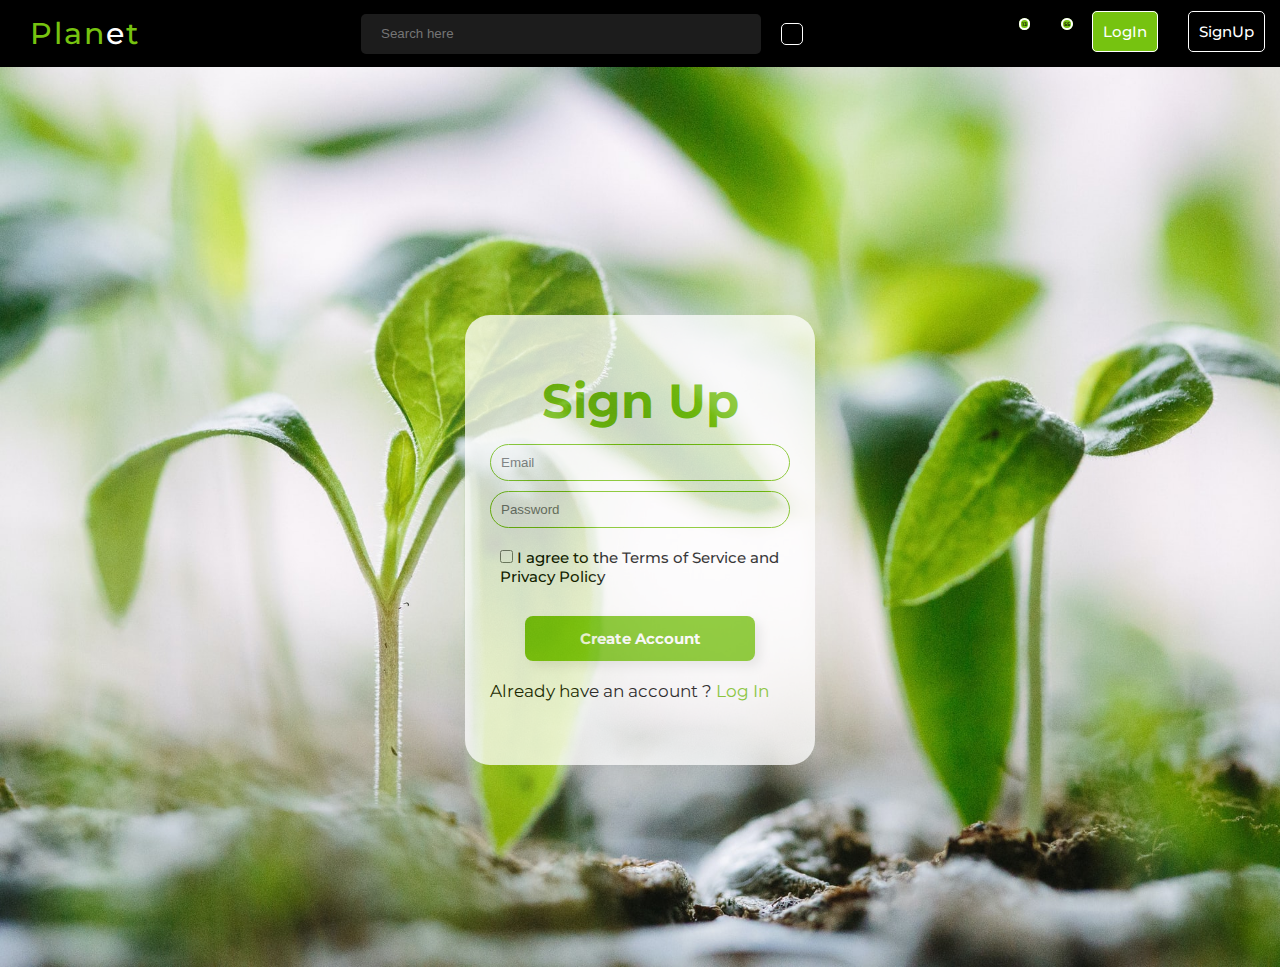
==== index.html @ 117d3904 "complete signup page" ====
<!DOCTYPE html>
<html lang="en">

<head>
    <meta charset="UTF-8">
    <meta http-equiv="X-UA-Compatible" content="IE=edge">
    <meta name="viewport" content="width=device-width, initial-scale=1.0">
    <link rel="stylesheet" href="index.css">
    <!-- <link rel="stylesheet" href="https://quantum-cl.netlify.app/css/component.css"> -->
    <link rel="preconnect" href="https://fonts.googleapis.com">
    <link rel="preconnect" href="https://fonts.gstatic.com" crossorigin>
    <link rel="stylesheet" href="https://use.fontawesome.com/releases/v5.15.4/css/all.css"
        integrity="sha384-DyZ88mC6Up2uqS4h/KRgHuoeGwBcD4Ng9SiP4dIRy0EXTlnuz47vAwmeGwVChigm" crossorigin="anonymous">
    <title>QUANTUM UI | Home</title>
</head>

<body>

    <!--navigation--container -->


    <div class="nav-bar">
        <div class="nav--body">
            <div class="nav--header">
                <h2 class="nav--title">Plan<span style="color: white;">e</span>t</h2>
            </div>
            <div class="nav--search">
                <input type="text" placeholder="Search here" class="nav--search--input">
                <button class="nav--search--btn">
                    <i class='fas fa-search' style='color: white'></i>
                </button>

               

            </div>

            <div class="nav--links">
                <ul class="nav--list">
                    <li class="nav--item">
                        <a href="#" class="nav--link">
                            <span class="badge--number">13</span>
                            <i class='fa fa-heart' style='color: white'></i>
                        </a>
                    </li>

                    <li class="nav--item">
                        <a href="#" class="nav--link">
                            <span class="badge--number">55</span>
                            <i class='fa fa-shopping-cart' style='color: white'></i>

                        </a>
                    </li>
                    <li class="nav--item">
                        <a href="#" class="nav--link link-btn btn-solid">LogIn</a>
                    </li>
                    <li class="nav--item">
                        <a href="#" class="nav--link link-btn">SignUp</a>
                    </li>
                </ul>
            </div>
        </div>

    </div>





    <!--main--container -->

    <div class="main--container">
        <img class="bg-img" src="/assets/francesco-gallarotti-ruQHpukrN7c-unsplash.jpg" alt="">
    </div>
    <div class="para">

        <div class="signup-page">
            <h2 class="signup-title">Sign Up</h2>
            <input type="text" class="signup-input" placeholder="Email">
            <input type="text" class="signup-input" placeholder="Password">
            <div class="checkbox">
                <input type="checkbox" class="signup" >
                <label class="signup-label">I agree to the Terms of Service and Privacy Policy</label>
            </div>

            <a href="#" class="btn-login">Create Account</a>
            <span class="signup-span">Already have an account ? <a href="#" class="signup-link">Log In</a></span>
        </div>
    </div>


</body>

</html>
---- index.css ----
@import url("main.css");


.nav-bar {
    position: absolute;
    display: flex;
    width: 100%;
    height: auto;
    background: var(--BLACK-100);
    position: sticky;
}


.nav--body {
    width: 100%;
    display: flex;
    flex-direction: row;
    justify-content: space-between;
    align-items: center;
}

.nav--header {
    display: inline;
    align-items: baseline;
    font-weight: 500;
    font-size: 2rem;
    padding: 1.5rem;
}

.nav--title {
    display: inline;
    align-items: center;
    letter-spacing: 0.2rem;
    font-weight: 500;
    font-size: 3rem;
    padding: 1.5rem;
    color: var(--LIGHT-GREEN);;
}

.nav--search {
    display: flex;
    gap: 2rem;
    align-items: center;
    justify-content: center;
    width: 50%;
    padding: 1rem;
}

.nav--search--input {
    
    border: none;
    width: 40rem;
    height: 3rem;
    padding: 2rem;
    background: rgba(255, 255, 255, 0.11);
    border-radius: 0.5rem;
}

.nav--search--btn {
    border: 1px solid var(--WHITE);
    background-color: transparent;
    color: var(--WHITE);
    padding: 1rem 1rem;
    border-radius: 0.5rem;
    font-family: 'Montserrat', sans-serif;
}



.nav--link {
    text-decoration: none;
    color: var(--WHITE);
    transition: 0.5s;
    font-weight: 500;
    font-size: 1.5rem;
}

.link-btn {
    border: 1px solid var(--WHITE);
    padding: 1rem 1rem;
    border-radius: 0.5rem;
}

.btn-solid {
    color: var(--WHITE);
    background-color: var(--LIGHT-GREEN);;
    border: 1px solid var(--WHITE);
    padding: 1rem 1rem;
    font-family: 'Montserrat', sans-serif;
}

.btn-solid:hover {
    background-color: var(--BLACK-100);
    color: var(--WHITE);;
    border: 1px solid var(--WHITE);
    padding: 1rem 1rem;
    font-family: 'Montserrat', sans-serif;
}

.nav-links {
    display: flex;
    align-items: flex-end;
    justify-content: space-between;
}

.nav--list {
    display: flex;
    justify-content: flex-end;
    width: auto;
    flex-wrap: wrap;
    list-style: none;

}

.nav--item {
    padding: 1.5rem;
}

.badge--number {
    position: relative;
    top: -15px;
    right: -90%;
    font-size: 5px;
    font-weight: 600;
    border-radius: 30px;
    background-color: var(--LIGHT-GREEN);;
    color: var(--BLACK-100);
    padding: 1px 1px;
    border: 2px solid var(--WHITE);
}

.fa {
    font-size: 2rem;
    color: var(--WHITE);
}

.btn-primary {
    background-color: gray;
}


.bg-img {
    
    background-position: center;
    background-repeat: no-repeat;
    height: 100vh;
    width: 100%;
    position: relative;
    z-index: -1;
}

.signup-page {
    display: flex;
    align-items: center;
    justify-content: center;
    z-index: 2;
    flex-direction: column;
    position: absolute;
    width: 35rem;
    height: 45rem;
    left: 50%;
    top: 60%;
    transform: translate(-50%, -50%);
    gap: 1rem;
    background: var(--WHITE);
    opacity: 0.77;
    box-shadow: 0 0 100px rgba(255, 255, 255, 0.25);
    border-radius: 2.5rem;
}

.signup-title {
    padding: 0rem;
    display: flex;
    align-items: center;
    justify-content: center;
    font-style: normal;
    font-weight: bold;
    font-size: 48px;
    line-height: 65px;
    color: var(--LIGHT-GREEN);;
}

.signup-input {
    display: flex;
    padding: 1rem;
    justify-content: center;
    align-items: center;
    width: 30rem;
    background: var(--WHITE);
    border: 1px solid VAR(--LIGHT-GREEN);;
    box-sizing: border-box;
    border-radius: 100px;
}

.checkbox {
    display: inline;
    width: 30rem;
    align-items: center;
    padding: 1rem;
    font-size: 1.5rem;
    font-weight: 500;
}

.btn-login {
    display: flex;
    flex-direction: row;
    justify-content: center;
    align-items: center;
    padding: 1rem;
    margin: 1rem;
    width: 23rem;
    height: 4.5rem;
    color: var(--WHITE);
    font-weight: 700;
    font-size: 1.5rem;

    background: VAR(--LIGHT-GREEN);;
    box-shadow: 5px 5px 12px rgba(0, 0, 0, 0.1);
    border-radius: 8px;
    transition: 0.5s;
}

.btn-login:hover {
    background: var(--GREEN);
    color: var(--WHITE);
    box-shadow: 5px 5px 12px rgba(0, 0, 0, 0.1);
    border-radius: 8px;
    transition: 0.5s;
}

.signup-span {
    padding: 2rem auto;
    width:30rem;
    height: 3rem;
    font-style: normal;
    font-weight: normal;
    font-size: 1.7rem;
    line-height: 2rem;
    color: var(--BLACK-100);

}

.signup-link {
    color: VAR(--LIGHT-GREEN);;
}
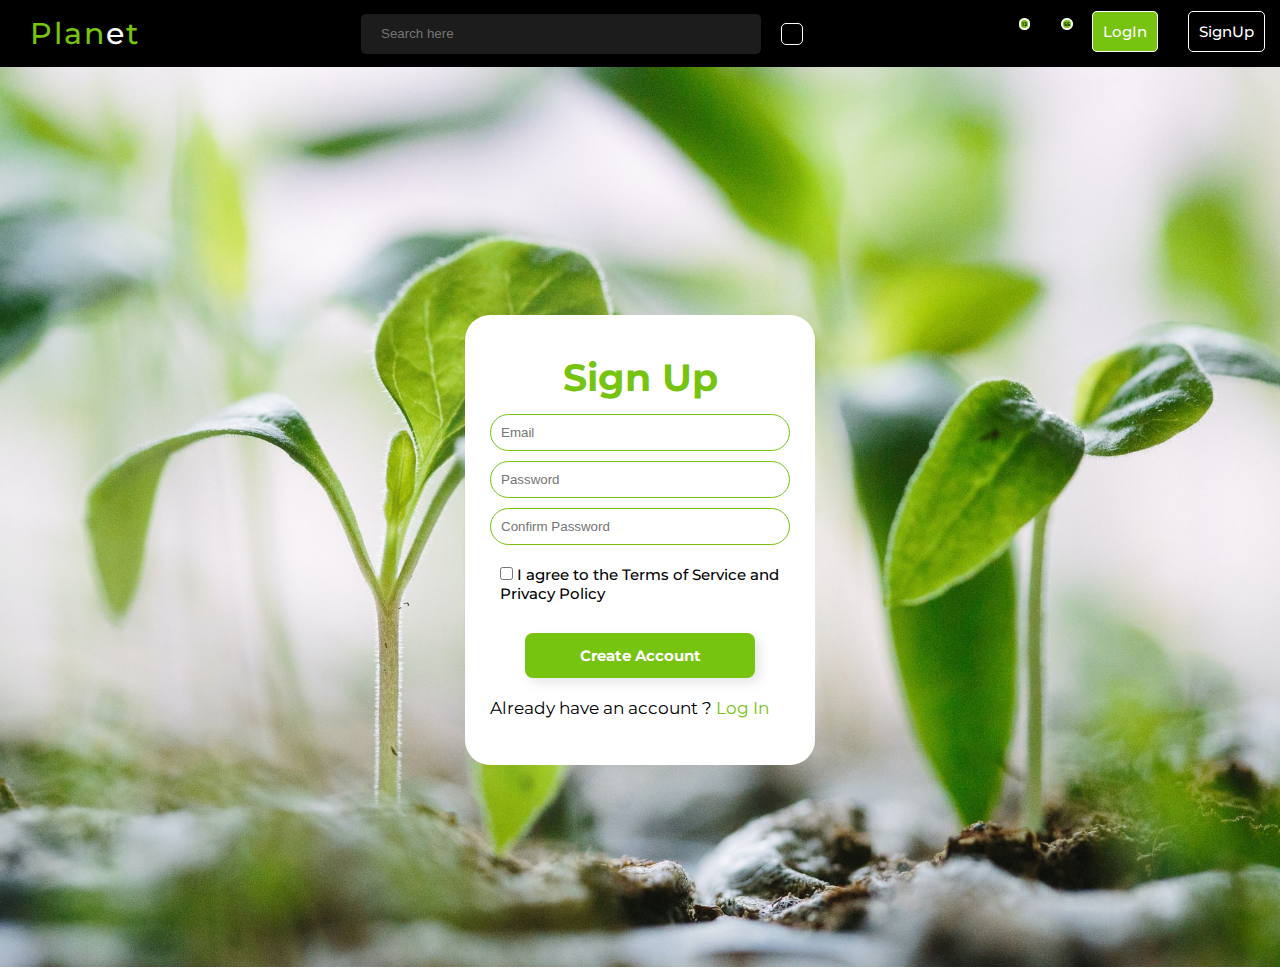
==== commit 0c6a730b: "fix: opacity of signup page" ====
--- a/index.html
+++ b/index.html
@@ -19,7 +19,7 @@
     <!--navigation--container -->
 
 
-    <div class="nav-bar">
+    <nav class="nav-bar">
         <div class="nav--body">
             <div class="nav--header">
                 <h2 class="nav--title">Plan<span style="color: white;">e</span>t</h2>
@@ -54,22 +54,18 @@
                         <a href="#" class="nav--link link-btn btn-solid">LogIn</a>
                     </li>
                     <li class="nav--item">
-                        <a href="#" class="nav--link link-btn">SignUp</a>
+                        <a href="index.html" class="nav--link link-btn">SignUp</a>
                     </li>
                 </ul>
             </div>
         </div>
 
-    </div>
-
-
-
-
+    </nav>
 
     <!--main--container -->
 
     <div class="main--container">
-        <img class="bg-img" src="/assets/francesco-gallarotti-ruQHpukrN7c-unsplash.jpg" alt="">
+        <img class="bg-img" src="/assets/francesco-gallarotti-ruQHpukrN7c-unsplash.jpg" alt="background-image">
     </div>
     <div class="para">
 
@@ -77,6 +73,7 @@
             <h2 class="signup-title">Sign Up</h2>
             <input type="text" class="signup-input" placeholder="Email">
             <input type="text" class="signup-input" placeholder="Password">
+            <input type="text" class="signup-input" placeholder="Confirm Password">
             <div class="checkbox">
                 <input type="checkbox" class="signup" >
                 <label class="signup-label">I agree to the Terms of Service and Privacy Policy</label>
--- a/index.css
+++ b/index.css
@@ -2,7 +2,6 @@
 
 
 .nav-bar {
-    position: absolute;
     display: flex;
     width: 100%;
     height: auto;
@@ -34,7 +33,7 @@
     font-weight: 500;
     font-size: 3rem;
     padding: 1.5rem;
-    color: var(--LIGHT-GREEN);;
+    color: var(--LIGHT-GREEN);
 }
 
 .nav--search {
@@ -46,16 +45,16 @@
     padding: 1rem;
 }
 
+
 .nav--search--input {
-    
+    width: 40rem;
     border: none;
-    width: 40rem;
     height: 3rem;
     padding: 2rem;
     background: rgba(255, 255, 255, 0.11);
     border-radius: 0.5rem;
 }
-
+  
 .nav--search--btn {
     border: 1px solid var(--WHITE);
     background-color: transparent;
@@ -81,9 +80,11 @@
     border-radius: 0.5rem;
 }
 
+
+
 .btn-solid {
     color: var(--WHITE);
-    background-color: var(--LIGHT-GREEN);;
+    background-color: var(--LIGHT-GREEN);
     border: 1px solid var(--WHITE);
     padding: 1rem 1rem;
     font-family: 'Montserrat', sans-serif;
@@ -106,8 +107,8 @@
 .nav--list {
     display: flex;
     justify-content: flex-end;
+    flex-wrap: wrap;
     width: auto;
-    flex-wrap: wrap;
     list-style: none;
 
 }
@@ -123,6 +124,7 @@
     font-size: 5px;
     font-weight: 600;
     border-radius: 30px;
+
     background-color: var(--LIGHT-GREEN);;
     color: var(--BLACK-100);
     padding: 1px 1px;
@@ -139,8 +141,11 @@
 }
 
 
+.checkbox{
+    accent-color: var(--LIGHT-GREEN);
+}
+
 .bg-img {
-    
     background-position: center;
     background-repeat: no-repeat;
     height: 100vh;
@@ -153,7 +158,6 @@
     display: flex;
     align-items: center;
     justify-content: center;
-    z-index: 2;
     flex-direction: column;
     position: absolute;
     width: 35rem;
@@ -163,7 +167,7 @@
     transform: translate(-50%, -50%);
     gap: 1rem;
     background: var(--WHITE);
-    opacity: 0.77;
+    opacity: 1;
     box-shadow: 0 0 100px rgba(255, 255, 255, 0.25);
     border-radius: 2.5rem;
 }
@@ -174,10 +178,10 @@
     align-items: center;
     justify-content: center;
     font-style: normal;
-    font-weight: bold;
-    font-size: 48px;
-    line-height: 65px;
+    font-size: 3.84rem;
+    line-height: 5.2rem;
     color: var(--LIGHT-GREEN);;
+
 }
 
 .signup-input {
@@ -187,6 +191,7 @@
     align-items: center;
     width: 30rem;
     background: var(--WHITE);
+
     border: 1px solid VAR(--LIGHT-GREEN);;
     box-sizing: border-box;
     border-radius: 100px;
@@ -213,6 +218,7 @@
     color: var(--WHITE);
     font-weight: 700;
     font-size: 1.5rem;
+
 
     background: VAR(--LIGHT-GREEN);;
     box-shadow: 5px 5px 12px rgba(0, 0, 0, 0.1);
@@ -241,5 +247,6 @@
 }
 
 .signup-link {
-    color: VAR(--LIGHT-GREEN);;
+
+    color: VAR(--LIGHT-GREEN);
 }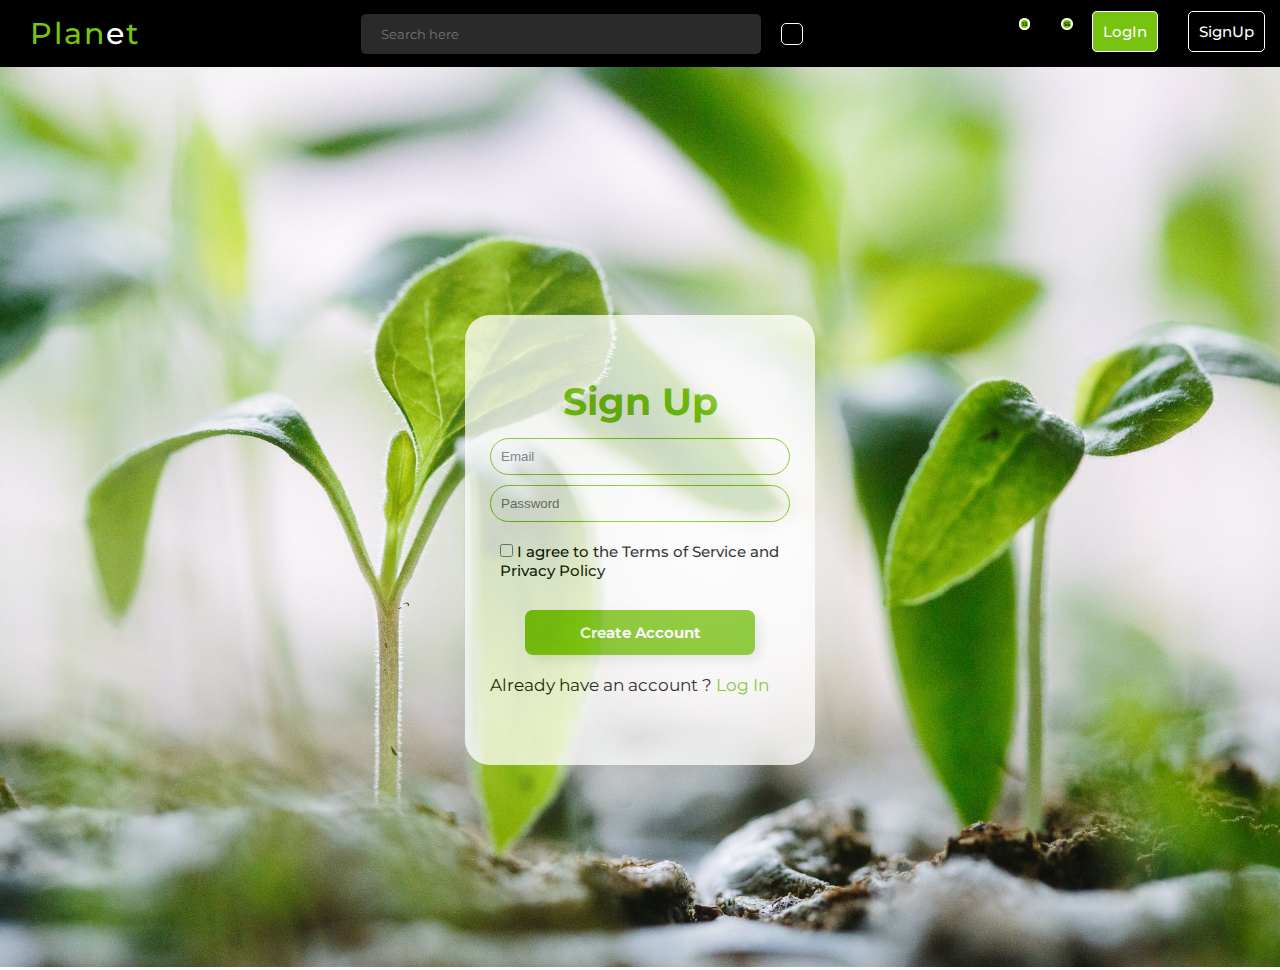
==== commit fdd9b4b4: "refactor : linked all files" ====
--- a/index.html
+++ b/index.html
@@ -22,7 +22,7 @@
     <nav class="nav-bar">
         <div class="nav--body">
             <div class="nav--header">
-                <h2 class="nav--title">Plan<span style="color: white;">e</span>t</h2>
+                <a href="/landing-page/landing.html"><h2 class="nav--title">Plan<span style="color: white;">e</span>t</h2></a> 
             </div>
             <div class="nav--search">
                 <input type="text" placeholder="Search here" class="nav--search--input">
@@ -54,7 +54,7 @@
                         <a href="#" class="nav--link link-btn btn-solid">LogIn</a>
                     </li>
                     <li class="nav--item">
-                        <a href="index.html" class="nav--link link-btn">SignUp</a>
+                        <a href="#" class="nav--link link-btn">SignUp</a>
                     </li>
                 </ul>
             </div>
@@ -73,7 +73,6 @@
             <h2 class="signup-title">Sign Up</h2>
             <input type="text" class="signup-input" placeholder="Email">
             <input type="text" class="signup-input" placeholder="Password">
-            <input type="text" class="signup-input" placeholder="Confirm Password">
             <div class="checkbox">
                 <input type="checkbox" class="signup" >
                 <label class="signup-label">I agree to the Terms of Service and Privacy Policy</label>
--- a/index.css
+++ b/index.css
@@ -9,6 +9,11 @@
     position: sticky;
 }
 
+.btn-icon{
+    color: var(--WHITE);
+}
+
+
 
 .nav--body {
     width: 100%;
@@ -27,6 +32,7 @@
 }
 
 .nav--title {
+    cursor: pointer;
     display: inline;
     align-items: center;
     letter-spacing: 0.2rem;
@@ -51,11 +57,14 @@
     border: none;
     height: 3rem;
     padding: 2rem;
-    background: rgba(255, 255, 255, 0.11);
+    background: rgba(255, 255, 255, 0.164);
+    color: var(--WHITE);
+    font-family: inherit;
     border-radius: 0.5rem;
 }
   
 .nav--search--btn {
+    cursor: pointer;
     border: 1px solid var(--WHITE);
     background-color: transparent;
     color: var(--WHITE);
@@ -167,7 +176,7 @@
     transform: translate(-50%, -50%);
     gap: 1rem;
     background: var(--WHITE);
-    opacity: 1;
+    opacity: 0.77;
     box-shadow: 0 0 100px rgba(255, 255, 255, 0.25);
     border-radius: 2.5rem;
 }
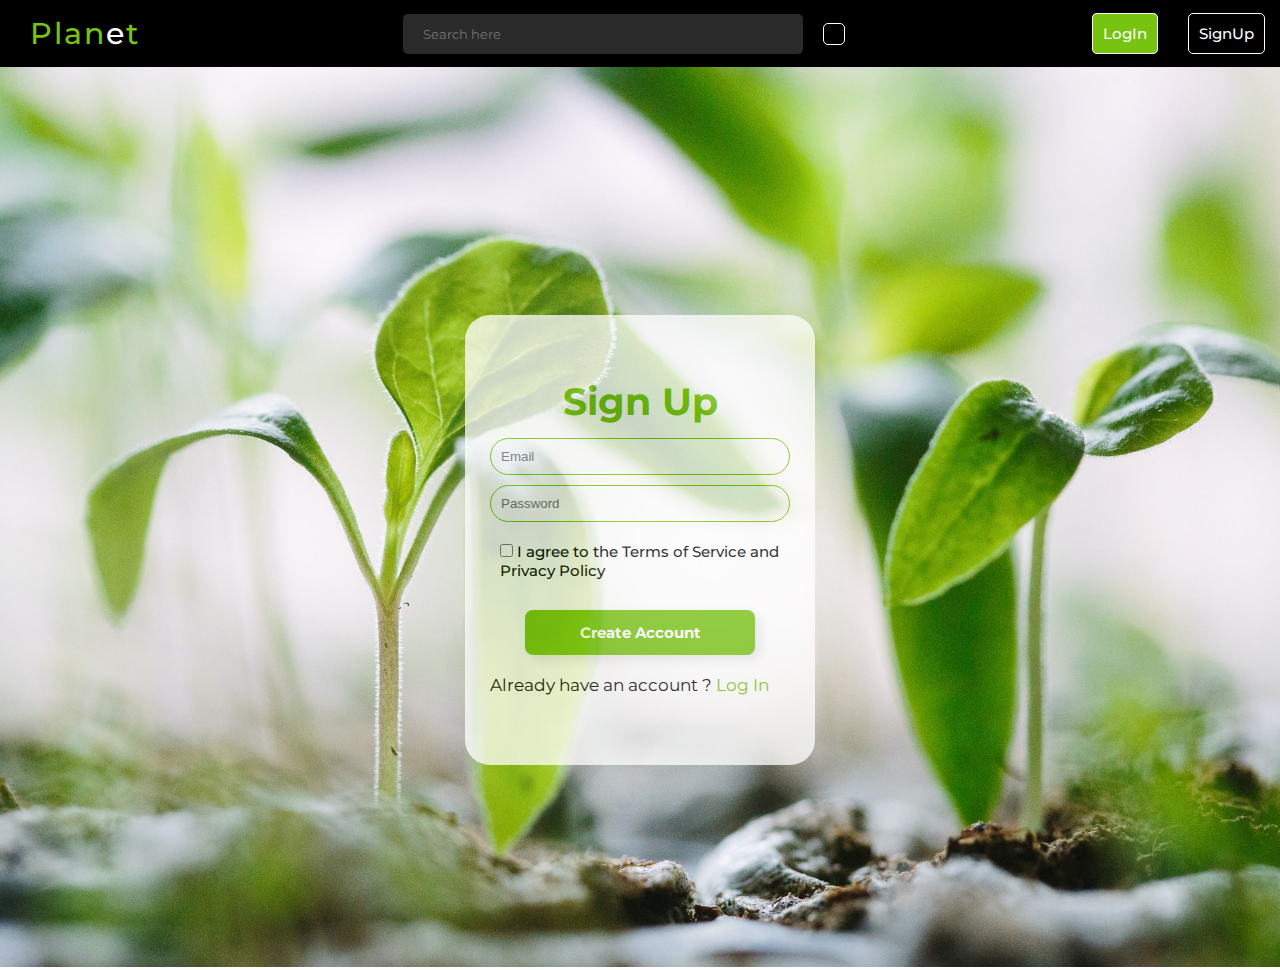
==== commit 17076f9e: "fix: linking of pages" ====
--- a/index.html
+++ b/index.html
@@ -11,7 +11,7 @@
     <link rel="preconnect" href="https://fonts.gstatic.com" crossorigin>
     <link rel="stylesheet" href="https://use.fontawesome.com/releases/v5.15.4/css/all.css"
         integrity="sha384-DyZ88mC6Up2uqS4h/KRgHuoeGwBcD4Ng9SiP4dIRy0EXTlnuz47vAwmeGwVChigm" crossorigin="anonymous">
-    <title>QUANTUM UI | Home</title>
+    <title>Planet | Home</title>
 </head>
 
 <body>
@@ -36,7 +36,7 @@
 
             <div class="nav--links">
                 <ul class="nav--list">
-                    <li class="nav--item">
+                    <!-- <li class="nav--item">
                         <a href="#" class="nav--link">
                             <span class="badge--number">13</span>
                             <i class='fa fa-heart' style='color: white'></i>
@@ -49,9 +49,9 @@
                             <i class='fa fa-shopping-cart' style='color: white'></i>
 
                         </a>
-                    </li>
+                    </li> -->
                     <li class="nav--item">
-                        <a href="#" class="nav--link link-btn btn-solid">LogIn</a>
+                        <a href="/loginPage/login.html" class="nav--link link-btn btn-solid">LogIn</a>
                     </li>
                     <li class="nav--item">
                         <a href="#" class="nav--link link-btn">SignUp</a>
@@ -71,15 +71,15 @@
 
         <div class="signup-page">
             <h2 class="signup-title">Sign Up</h2>
-            <input type="text" class="signup-input" placeholder="Email">
-            <input type="text" class="signup-input" placeholder="Password">
+            <input type="email" class="signup-input" placeholder="Email" required>
+            <input type="password" class="signup-input" placeholder="Password" required>
             <div class="checkbox">
                 <input type="checkbox" class="signup" >
                 <label class="signup-label">I agree to the Terms of Service and Privacy Policy</label>
             </div>
 
             <a href="#" class="btn-login">Create Account</a>
-            <span class="signup-span">Already have an account ? <a href="#" class="signup-link">Log In</a></span>
+            <span class="signup-span">Already have an account ? <a href="/loginPage/login.html" class="signup-link">Log In</a></span>
         </div>
     </div>
 
